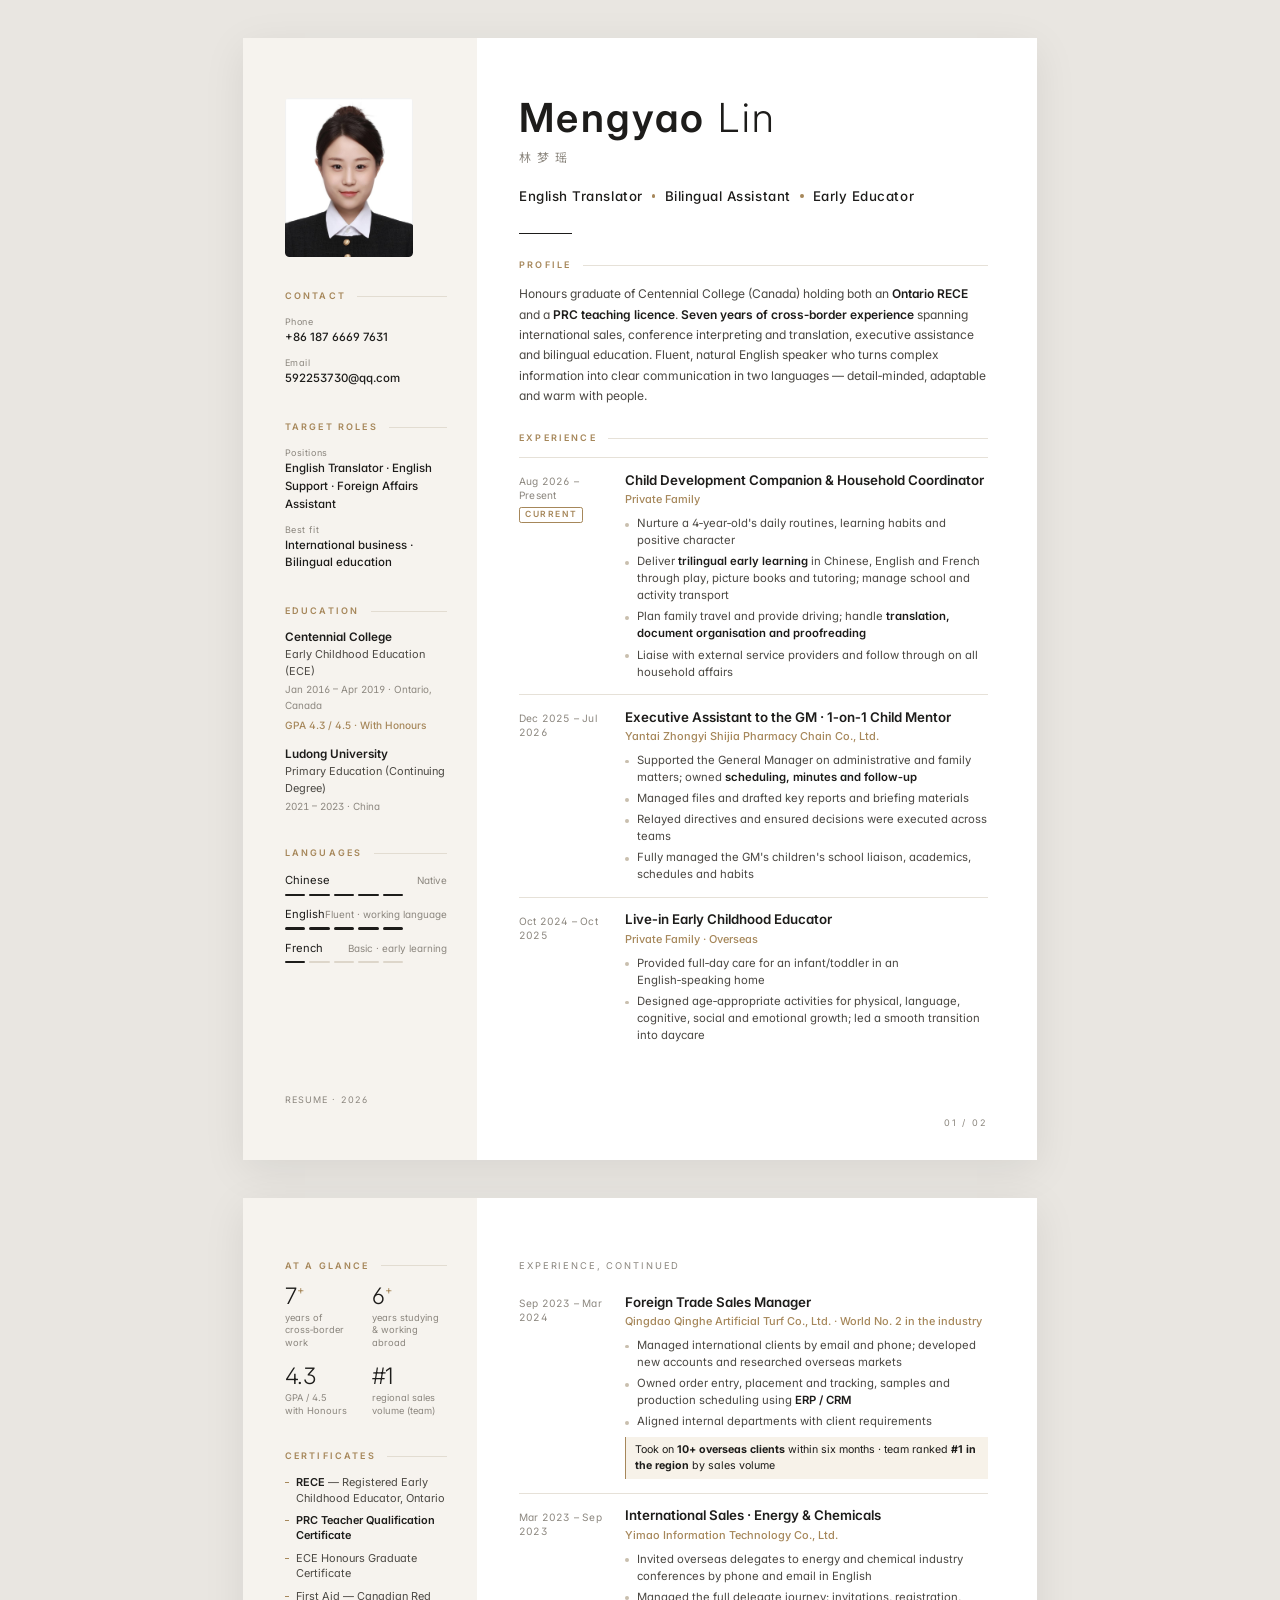
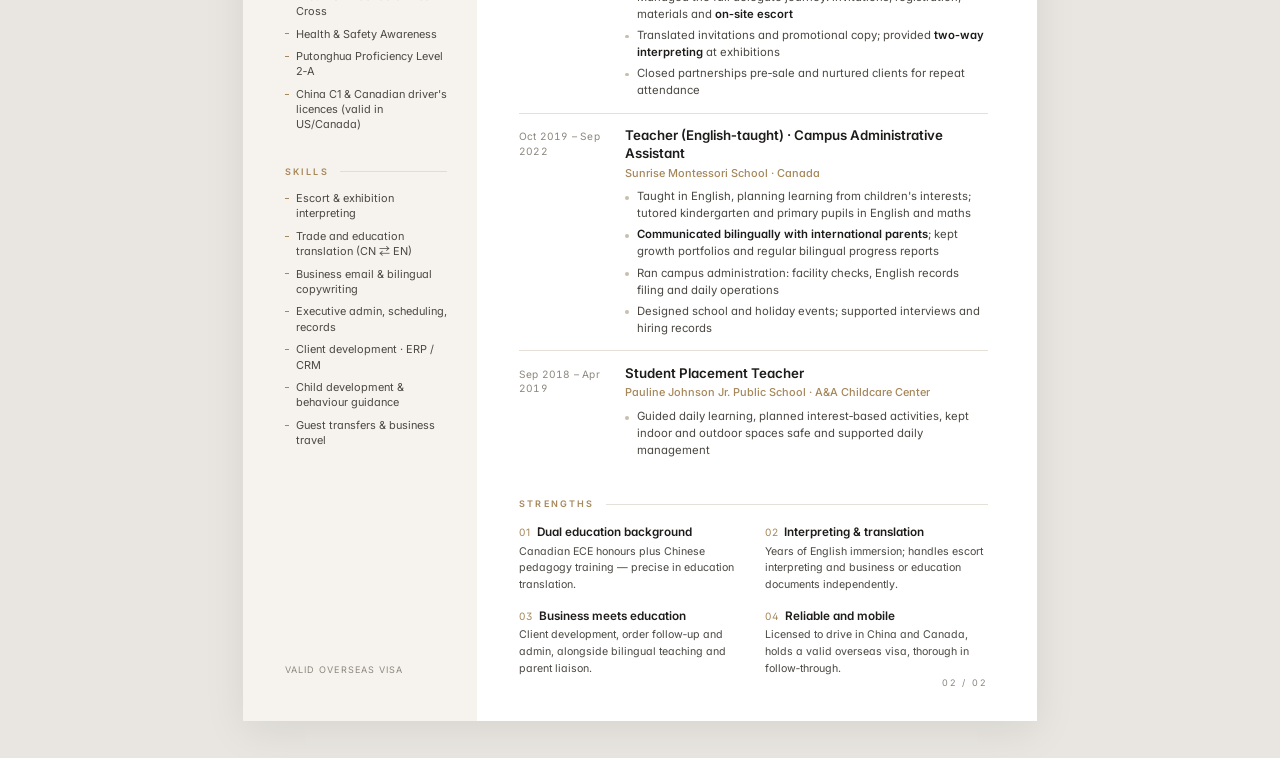
==== cv/cv-en.html @ 1a2c7e06 "Add files via upload" ====
<!doctype html>
<html lang="en">
<head>
<meta charset="utf-8">
<title>Mengyao Lin · Resume</title>
<link rel="preconnect" href="https://fonts.googleapis.com">
<link rel="preconnect" href="https://fonts.gstatic.com" crossorigin>
<link href="https://fonts.googleapis.com/css2?family=Inter:wght@300;400;500;600&family=Noto+Sans+SC:wght@400&display=swap" rel="stylesheet">
<link rel="stylesheet" href="cv.css">
</head>
<body>

<!-- ============ PAGE 1 ============ -->
<div class="page">
  <aside class="side">
    <div class="photo"><img src="../assets/photo.jpg" alt="Mengyao Lin"></div>

    <div>
      <div class="label">Contact</div>
      <div class="kv">
        <div><small>Phone</small><span>+86 187 6669 7631</span></div>
        <div><small>Email</small><span>592253730@qq.com</span></div>
      </div>
    </div>

    <div>
      <div class="label">Target roles</div>
      <div class="kv">
        <div><small>Positions</small><span>English Translator · English Support · Foreign Affairs Assistant</span></div>
        <div><small>Best fit</small><span>International business · Bilingual education</span></div>
      </div>
    </div>

    <div>
      <div class="label">Education</div>
      <div class="edu">
        <b>Centennial College</b>
        <i>Early Childhood Education (ECE)</i>
        <small>Jan 2016 – Apr 2019 · Ontario, Canada</small>
        <div class="note">GPA 4.3 / 4.5 · With Honours</div>
      </div>
      <div class="edu">
        <b>Ludong University</b>
        <i>Primary Education (Continuing Degree)</i>
        <small>2021 – 2023 · China</small>
      </div>
    </div>

    <div>
      <div class="label">Languages</div>
      <div class="lang-row"><span>Chinese</span><small>Native</small></div>
      <div class="dots"><i class="on"></i><i class="on"></i><i class="on"></i><i class="on"></i><i class="on"></i></div>
      <div class="lang-row" style="margin-top:2.6mm"><span>English</span><small>Fluent · working language</small></div>
      <div class="dots"><i class="on"></i><i class="on"></i><i class="on"></i><i class="on"></i><i class="on"></i></div>
      <div class="lang-row" style="margin-top:2.6mm"><span>French</span><small>Basic · early learning</small></div>
      <div class="dots"><i class="on"></i><i></i><i></i><i></i><i></i></div>
    </div>

    <div class="side-foot">RESUME · 2026</div>
  </aside>

  <main class="main">
    <div class="name"><b>Mengyao</b> Lin</div>
    <div class="alt" style="font-family:'Noto Sans SC',sans-serif;letter-spacing:.5em">林梦瑶</div>
    <div class="title"><span>English Translator</span><span>Bilingual Assistant</span><span>Early Educator</span></div>
    <div class="hr"></div>

    <div class="block">
      <div class="label">Profile</div>
      <p class="profile">Honours graduate of Centennial College (Canada) holding both an <strong>Ontario RECE</strong> and a <strong>PRC teaching licence</strong>. <strong>Seven years of cross‑border experience</strong> spanning international sales, conference interpreting and translation, executive assistance and bilingual education. Fluent, natural English speaker who turns complex information into clear communication in two languages — detail‑minded, adaptable and warm with people.</p>
    </div>

    <div class="block">
      <div class="label">Experience</div>

      <div class="job">
        <div class="when">Aug 2026 – Present<br><span class="now">CURRENT</span></div>
        <div>
          <div class="role">Child Development Companion &amp; Household Coordinator</div>
          <div class="org">Private Family</div>
          <ul>
            <li>Nurture a 4‑year‑old's daily routines, learning habits and positive character</li>
            <li>Deliver <b>trilingual early learning</b> in Chinese, English and French through play, picture books and tutoring; manage school and activity transport</li>
            <li>Plan family travel and provide driving; handle <b>translation, document organisation and proofreading</b></li>
            <li>Liaise with external service providers and follow through on all household affairs</li>
          </ul>
        </div>
      </div>

      <div class="job">
        <div class="when">Dec 2025 – Jul 2026</div>
        <div>
          <div class="role">Executive Assistant to the GM · 1‑on‑1 Child Mentor</div>
          <div class="org">Yantai Zhongyi Shijia Pharmacy Chain Co., Ltd.</div>
          <ul>
            <li>Supported the General Manager on administrative and family matters; owned <b>scheduling, minutes and follow‑up</b></li>
            <li>Managed files and drafted key reports and briefing materials</li>
            <li>Relayed directives and ensured decisions were executed across teams</li>
            <li>Fully managed the GM's children's school liaison, academics, schedules and habits</li>
          </ul>
        </div>
      </div>

      <div class="job">
        <div class="when">Oct 2024 – Oct 2025</div>
        <div>
          <div class="role">Live‑in Early Childhood Educator</div>
          <div class="org">Private Family · Overseas</div>
          <ul>
            <li>Provided full‑day care for an infant/toddler in an English‑speaking home</li>
            <li>Designed age‑appropriate activities for physical, language, cognitive, social and emotional growth; led a smooth transition into daycare</li>
          </ul>
        </div>
      </div>

    </div>
    <div class="pageno">01 / 02</div>
  </main>
</div>

<!-- ============ PAGE 2 ============ -->
<div class="page">
  <aside class="side">
    <div>
      <div class="label">At a glance</div>
      <div class="figs">
        <div class="fig"><b>7<sup>+</sup></b><small>years of cross‑border work</small></div>
        <div class="fig"><b>6<sup>+</sup></b><small>years studying &amp; working abroad</small></div>
        <div class="fig"><b>4.3</b><small>GPA / 4.5<br>with Honours</small></div>
        <div class="fig"><b>#1</b><small>regional sales<br>volume (team)</small></div>
      </div>
    </div>

    <div>
      <div class="label">Certificates</div>
      <ul class="list">
        <li><b>RECE</b> — Registered Early Childhood Educator, Ontario</li>
        <li><b>PRC Teacher Qualification Certificate</b></li>
        <li>ECE Honours Graduate Certificate</li>
        <li>First Aid — Canadian Red Cross</li>
        <li>Health &amp; Safety Awareness</li>
        <li>Putonghua Proficiency Level 2‑A</li>
        <li>China C1 &amp; Canadian driver's licences (valid in US/Canada)</li>
      </ul>
    </div>

    <div>
      <div class="label">Skills</div>
      <ul class="list">
        <li>Escort &amp; exhibition interpreting</li>
        <li>Trade and education translation (CN ⇄ EN)</li>
        <li>Business email &amp; bilingual copywriting</li>
        <li>Executive admin, scheduling, records</li>
        <li>Client development · ERP / CRM</li>
        <li>Child development &amp; behaviour guidance</li>
        <li>Guest transfers &amp; business travel</li>
      </ul>
    </div>

    <div class="side-foot">VALID OVERSEAS VISA</div>
  </aside>

  <main class="main">
    <div class="cont">Experience, continued</div>

    <div class="block">
      <div class="job">
        <div class="when">Sep 2023 – Mar 2024</div>
        <div>
          <div class="role">Foreign Trade Sales Manager</div>
          <div class="org">Qingdao Qinghe Artificial Turf Co., Ltd. · World No. 2 in the industry</div>
          <ul>
            <li>Managed international clients by email and phone; developed new accounts and researched overseas markets</li>
            <li>Owned order entry, placement and tracking, samples and production scheduling using <b>ERP / CRM</b></li>
            <li>Aligned internal departments with client requirements</li>
          </ul>
          <div class="hl">Took on <b>10+ overseas clients</b> within six months · team ranked <b>#1 in the region</b> by sales volume</div>
        </div>
      </div>
      <div class="job">
        <div class="when">Mar 2023 – Sep 2023</div>
        <div>
          <div class="role">International Sales · Energy &amp; Chemicals</div>
          <div class="org">Yimao Information Technology Co., Ltd.</div>
          <ul>
            <li>Invited overseas delegates to energy and chemical industry conferences by phone and email in English</li>
            <li>Managed the full delegate journey: invitations, registration, materials and <b>on‑site escort</b></li>
            <li>Translated invitations and promotional copy; provided <b>two‑way interpreting</b> at exhibitions</li>
            <li>Closed partnerships pre‑sale and nurtured clients for repeat attendance</li>
          </ul>
        </div>
      </div>

      <div class="job">
        <div class="when">Oct 2019 – Sep 2022</div>
        <div>
          <div class="role">Teacher (English‑taught) · Campus Administrative Assistant</div>
          <div class="org">Sunrise Montessori School · Canada</div>
          <ul>
            <li>Taught in English, planning learning from children's interests; tutored kindergarten and primary pupils in English and maths</li>
            <li><b>Communicated bilingually with international parents</b>; kept growth portfolios and regular bilingual progress reports</li>
            <li>Ran campus administration: facility checks, English records filing and daily operations</li>
            <li>Designed school and holiday events; supported interviews and hiring records</li>
          </ul>
        </div>
      </div>

      <div class="job">
        <div class="when">Sep 2018 – Apr 2019</div>
        <div>
          <div class="role">Student Placement Teacher</div>
          <div class="org">Pauline Johnson Jr. Public School · A&amp;A Childcare Center</div>
          <ul>
            <li>Guided daily learning, planned interest‑based activities, kept indoor and outdoor spaces safe and supported daily management</li>
          </ul>
        </div>
      </div>
    </div>

    <div class="block">
      <div class="label">Strengths</div>
      <div class="strengths">
        <div><b><i>01</i>Dual education background</b><p>Canadian ECE honours plus Chinese pedagogy training — precise in education translation.</p></div>
        <div><b><i>02</i>Interpreting &amp; translation</b><p>Years of English immersion; handles escort interpreting and business or education documents independently.</p></div>
        <div><b><i>03</i>Business meets education</b><p>Client development, order follow‑up and admin, alongside bilingual teaching and parent liaison.</p></div>
        <div><b><i>04</i>Reliable and mobile</b><p>Licensed to drive in China and Canada, holds a valid overseas visa, thorough in follow‑through.</p></div>
      </div>
    </div>


    <div class="pageno">02 / 02</div>
  </main>
</div>

</body>
</html>
---- cv/cv.css ----
@page { size: A4; margin: 0; }
:root{
  --ink:#1D1C1A;
  --ink-2:#4B4843;
  --muted:#8C877F;
  --rule:#E6E1D8;
  --gold:#A6875A;
  --side:#F6F3EE;
}
*{box-sizing:border-box;margin:0;padding:0}
html,body{background:#E9E6E1}
body{
  font-family:"Inter","Noto Sans SC",-apple-system,"PingFang SC","Microsoft YaHei",sans-serif;
  color:var(--ink);
  font-size:9.2pt;
  line-height:1.55;
  -webkit-print-color-adjust:exact;print-color-adjust:exact;
  font-feature-settings:"ss01","cv11";
}
.page{
  width:210mm;height:297mm;margin:10mm auto;background:#fff;position:relative;overflow:hidden;
  display:grid;grid-template-columns:62mm 1fr;
  box-shadow:0 10px 40px rgba(0,0,0,.08);
}
@media print{ html,body{background:#fff} .page{margin:0;box-shadow:none;page-break-after:always} .page:last-child{page-break-after:auto} }

/* sidebar */
.side{background:var(--side);padding:16mm 8mm 14mm 11mm;display:flex;flex-direction:column;gap:8.5mm}
.main{padding:16mm 13mm 14mm 11mm;display:flex;flex-direction:column}

.photo{width:34mm;height:42mm;overflow:hidden;border-radius:1.2mm;position:relative}
.photo img{width:100%;height:100%;object-fit:cover;object-position:50% 20%}
.photo::after{content:"";position:absolute;inset:0;box-shadow:inset 0 0 0 .3mm rgba(0,0,0,.05)}

.label{
  font-size:6.8pt;font-weight:600;letter-spacing:.24em;text-transform:uppercase;color:var(--gold);
  display:flex;align-items:center;gap:3mm;margin-bottom:3.2mm;
}
.label::after{content:"";flex:1;height:.25mm;background:var(--rule)}
.side .label::after{background:#E2DCD1}

.kv{display:grid;gap:2.4mm}
.kv div{display:flex;flex-direction:column}
.kv small{font-size:6.8pt;color:var(--muted);letter-spacing:.06em}
.kv span{font-size:8.6pt;color:var(--ink);font-weight:500}

.edu + .edu{margin-top:3.6mm}
.edu b{display:block;font-size:8.8pt;font-weight:600;line-height:1.35}
.edu i{display:block;font-style:normal;color:var(--ink-2);font-size:8.2pt}
.edu small{display:block;color:var(--muted);font-size:7.4pt;margin-top:.6mm;font-variant-numeric:tabular-nums}
.edu .note{margin-top:1.2mm;font-size:7.6pt;color:var(--gold);font-weight:500}

.lang-row{display:flex;justify-content:space-between;align-items:baseline;font-size:8.4pt}
.lang-row + .lang-row{margin-top:2.2mm}
.lang-row small{color:var(--muted);font-size:7.4pt}
.dots{display:flex;gap:1.1mm;margin-top:1mm}
.dots i{width:5.4mm;height:.7mm;background:#DDD6CA;border-radius:1mm}
.dots i.on{background:var(--ink)}

.list{list-style:none;display:grid;gap:1.9mm}
.list li{font-size:8.2pt;line-height:1.4;padding-left:3mm;position:relative;color:var(--ink-2)}
.list li::before{content:"";position:absolute;left:0;top:.62em;width:1.1mm;height:.25mm;background:var(--gold)}
.list li b{color:var(--ink);font-weight:600}

.figs{display:grid;grid-template-columns:1fr 1fr;gap:4mm 3mm}
.fig b{display:block;font-size:17pt;font-weight:300;letter-spacing:-.02em;line-height:1;color:var(--ink)}
.fig b sup{font-size:.5em;font-weight:400;color:var(--gold);vertical-align:top;margin-left:.3mm}
.fig small{display:block;font-size:7pt;color:var(--muted);line-height:1.35;margin-top:1.2mm}

.side-foot{margin-top:auto;font-size:6.8pt;color:var(--muted);letter-spacing:.12em}

/* header */
.name{font-size:30pt;font-weight:300;letter-spacing:.06em;line-height:1;color:var(--ink)}
.name b{font-weight:600}
.alt{font-size:9pt;letter-spacing:.32em;color:var(--muted);margin-top:2.6mm;text-transform:uppercase}
.title{margin-top:5mm;font-size:10pt;font-weight:500;color:var(--ink);letter-spacing:.04em;display:flex;flex-wrap:wrap;gap:0 2.4mm}
.title span + span::before{content:"";display:inline-block;width:1mm;height:1mm;border-radius:50%;background:var(--gold);margin-right:2.4mm;vertical-align:middle;position:relative;top:-.2mm}
.contact{display:flex;flex-wrap:wrap;gap:1mm 5mm;margin-top:3.4mm;font-size:8pt;color:var(--ink-2)}
.contact span{display:inline-flex;align-items:center;gap:1.4mm}
.contact svg{width:3mm;height:3mm;stroke:var(--gold)}
.hr{height:.25mm;background:var(--ink);margin:7mm 0 6.5mm;width:14mm}

.block + .block{margin-top:6.5mm}
.profile{font-size:9pt;line-height:1.7;color:var(--ink-2)}
.profile strong{color:var(--ink);font-weight:600}

/* jobs */
.job{display:grid;grid-template-columns:24mm 1fr;gap:0 4mm;padding:3.6mm 0;border-top:.25mm solid var(--rule)}
.job:first-of-type{border-top:0;padding-top:.5mm}
.when{font-size:7.6pt;color:var(--muted);font-variant-numeric:tabular-nums;letter-spacing:.02em;padding-top:.6mm;line-height:1.4}
.when .now{display:inline-block;margin-top:1.2mm;font-size:6.4pt;letter-spacing:.18em;color:var(--gold);font-weight:600;border:.25mm solid var(--gold);padding:.2mm 1.4mm;border-radius:.6mm}
.role{font-size:10pt;font-weight:600;line-height:1.35;color:var(--ink)}
.org{font-size:8.2pt;color:var(--gold);margin-top:.4mm;font-weight:500}
.job ul{list-style:none;margin-top:1.8mm;display:grid;gap:1.1mm}
.job li{position:relative;padding-left:3.2mm;font-size:8.5pt;color:var(--ink-2);line-height:1.5}
.job li::before{content:"";position:absolute;left:0;top:.68em;width:1mm;height:1mm;border-radius:50%;background:#C9BFAE}
.job li b{color:var(--ink);font-weight:600}
.hl{margin-top:1.8mm;font-size:8pt;color:var(--ink);background:#F7F2E9;border-left:.5mm solid var(--gold);padding:1.2mm 2.4mm}

.strengths{display:grid;grid-template-columns:1fr 1fr;gap:3.6mm 6mm}
.strengths div b{display:block;font-size:8.8pt;font-weight:600;color:var(--ink);margin-bottom:.6mm}
.strengths div b i{font-style:normal;color:var(--gold);font-weight:400;margin-right:1.6mm;font-size:7.6pt;letter-spacing:.08em}
.strengths div p{font-size:8pt;color:var(--ink-2);line-height:1.55}

.cont{font-size:7pt;color:var(--muted);letter-spacing:.2em;text-transform:uppercase;margin-bottom:5mm}
.pageno{position:absolute;right:13mm;bottom:8mm;font-size:6.8pt;color:var(--muted);letter-spacing:.2em}

/* Chinese tuning */
html[lang="zh-CN"] body{font-family:"Noto Sans SC","Inter","PingFang SC","Microsoft YaHei",sans-serif;font-size:9pt;line-height:1.6}
html[lang="zh-CN"] .name{font-size:28pt;letter-spacing:.22em;font-weight:500}
html[lang="zh-CN"] .label{letter-spacing:.28em}
html[lang="zh-CN"] .label .zh{font-size:8.4pt;letter-spacing:.2em;color:var(--ink);font-weight:600;margin-right:-1.2mm}
html[lang="zh-CN"] .role{font-size:10pt}
html[lang="zh-CN"] .job li{font-size:8.4pt}
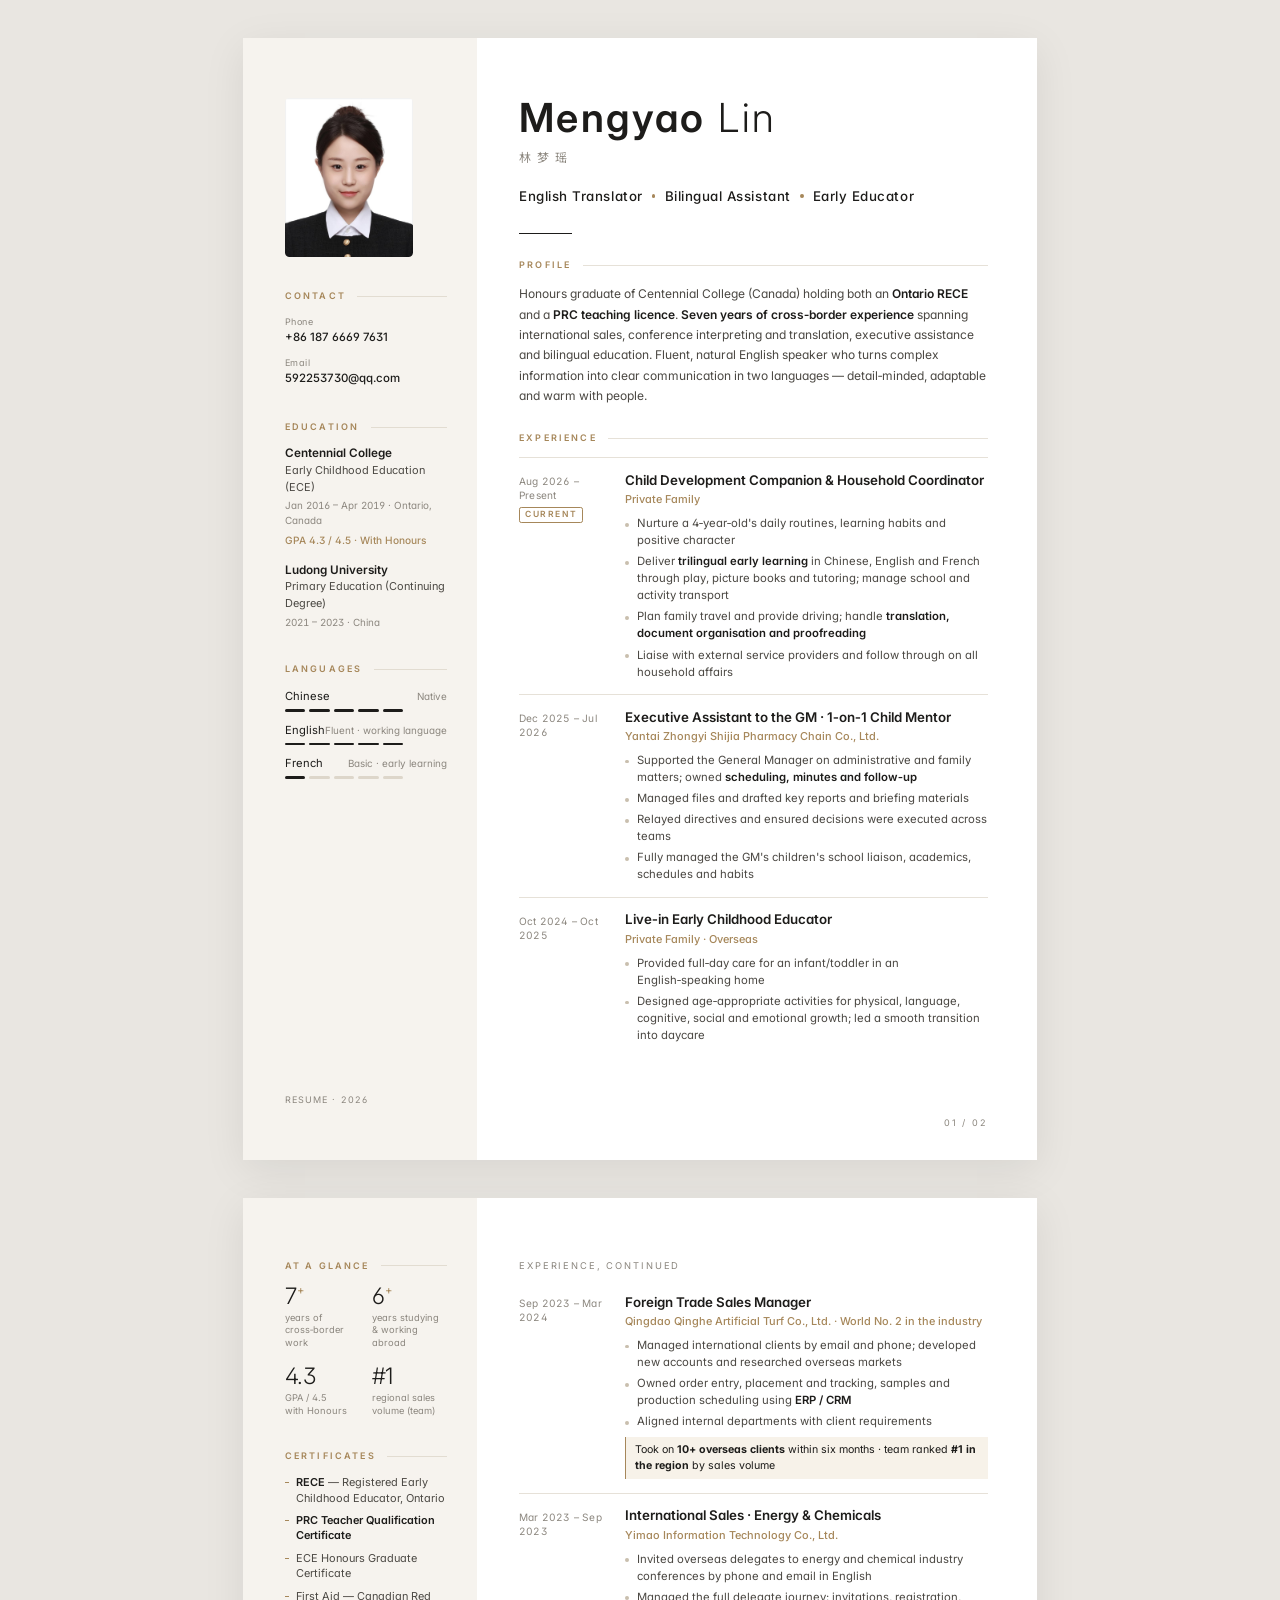
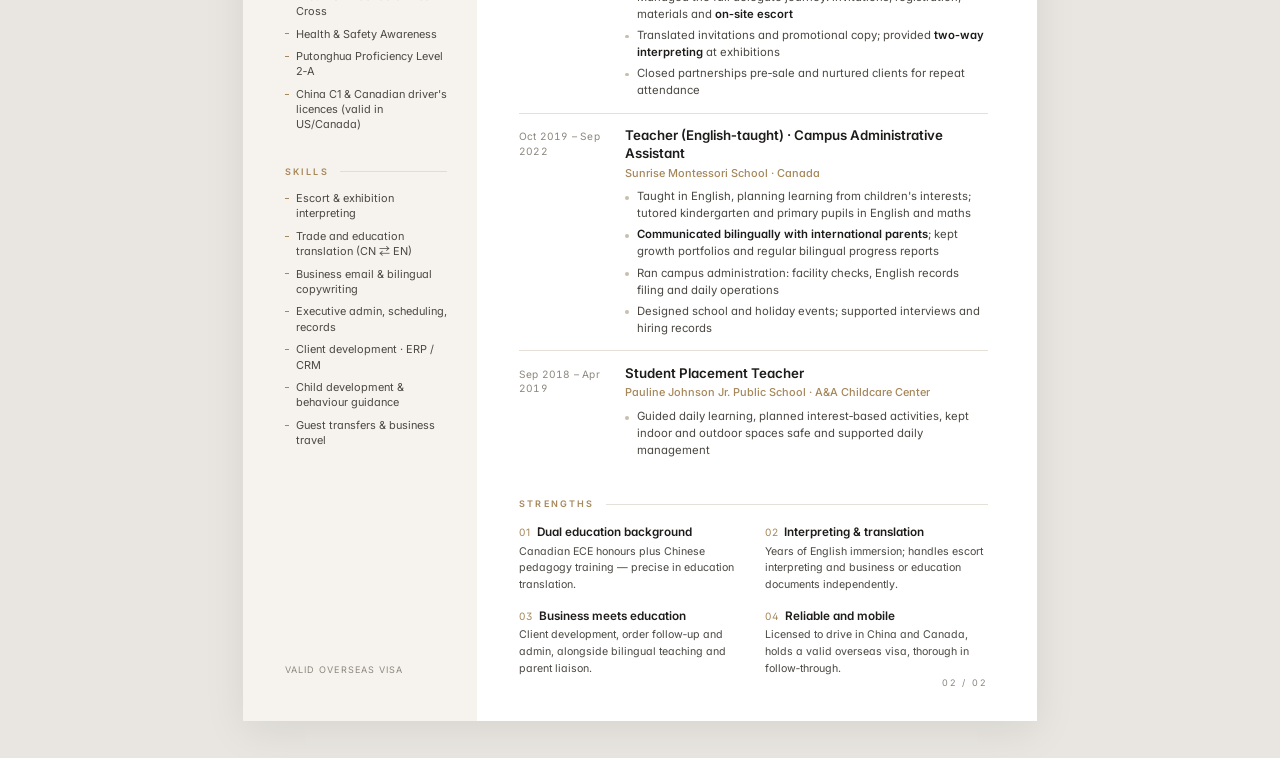
==== commit d9d8221b: "Add files via upload" ====
--- a/cv/cv-en.html
+++ b/cv/cv-en.html
@@ -23,13 +23,6 @@
       </div>
     </div>
 
-    <div>
-      <div class="label">Target roles</div>
-      <div class="kv">
-        <div><small>Positions</small><span>English Translator · English Support · Foreign Affairs Assistant</span></div>
-        <div><small>Best fit</small><span>International business · Bilingual education</span></div>
-      </div>
-    </div>
 
     <div>
       <div class="label">Education</div>
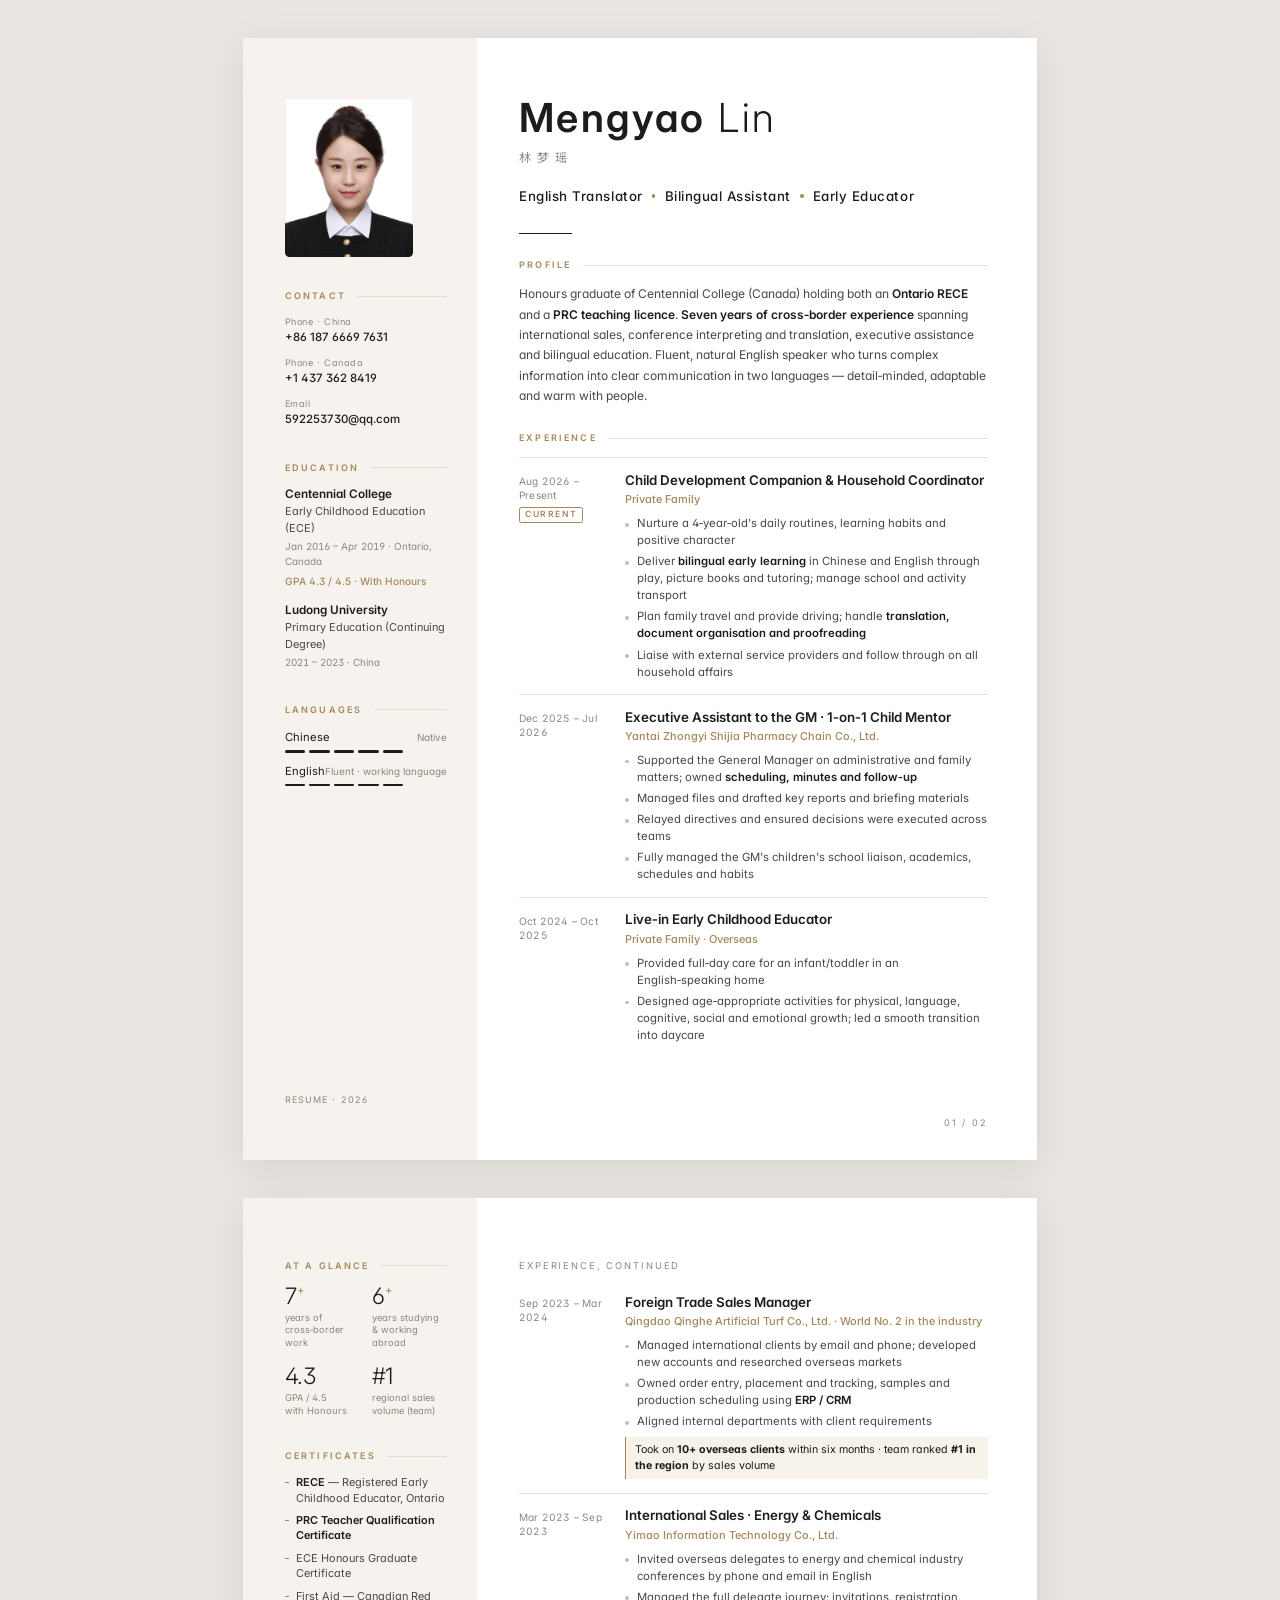
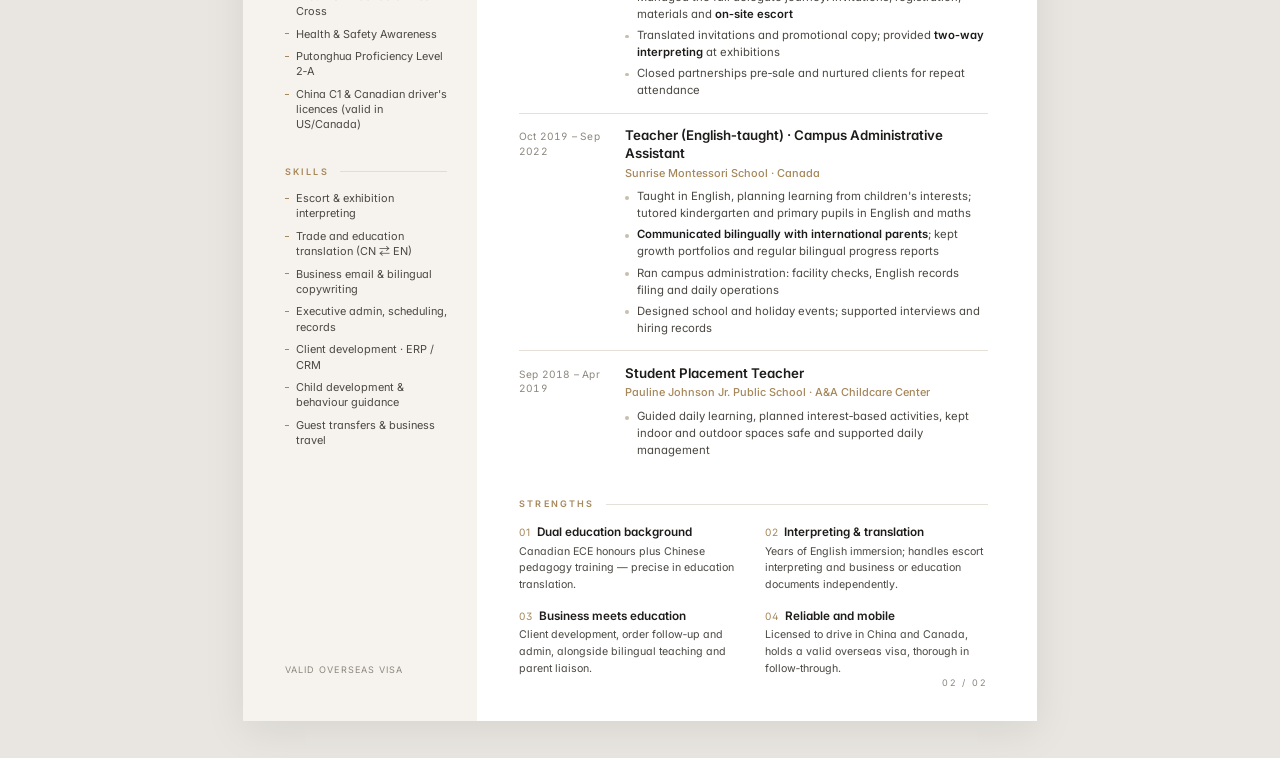
==== commit 15fa7b34: "Add files via upload" ====
--- a/cv/cv-en.html
+++ b/cv/cv-en.html
@@ -18,7 +18,8 @@
     <div>
       <div class="label">Contact</div>
       <div class="kv">
-        <div><small>Phone</small><span>+86 187 6669 7631</span></div>
+        <div><small>Phone · China</small><span>+86 187 6669 7631</span></div>
+        <div><small>Phone · Canada</small><span>+1 437 362 8419</span></div>
         <div><small>Email</small><span>592253730@qq.com</span></div>
       </div>
     </div>
@@ -45,8 +46,6 @@
       <div class="dots"><i class="on"></i><i class="on"></i><i class="on"></i><i class="on"></i><i class="on"></i></div>
       <div class="lang-row" style="margin-top:2.6mm"><span>English</span><small>Fluent · working language</small></div>
       <div class="dots"><i class="on"></i><i class="on"></i><i class="on"></i><i class="on"></i><i class="on"></i></div>
-      <div class="lang-row" style="margin-top:2.6mm"><span>French</span><small>Basic · early learning</small></div>
-      <div class="dots"><i class="on"></i><i></i><i></i><i></i><i></i></div>
     </div>
 
     <div class="side-foot">RESUME · 2026</div>
@@ -73,7 +72,7 @@
           <div class="org">Private Family</div>
           <ul>
             <li>Nurture a 4‑year‑old's daily routines, learning habits and positive character</li>
-            <li>Deliver <b>trilingual early learning</b> in Chinese, English and French through play, picture books and tutoring; manage school and activity transport</li>
+            <li>Deliver <b>bilingual early learning</b> in Chinese and English through play, picture books and tutoring; manage school and activity transport</li>
             <li>Plan family travel and provide driving; handle <b>translation, document organisation and proofreading</b></li>
             <li>Liaise with external service providers and follow through on all household affairs</li>
           </ul>
